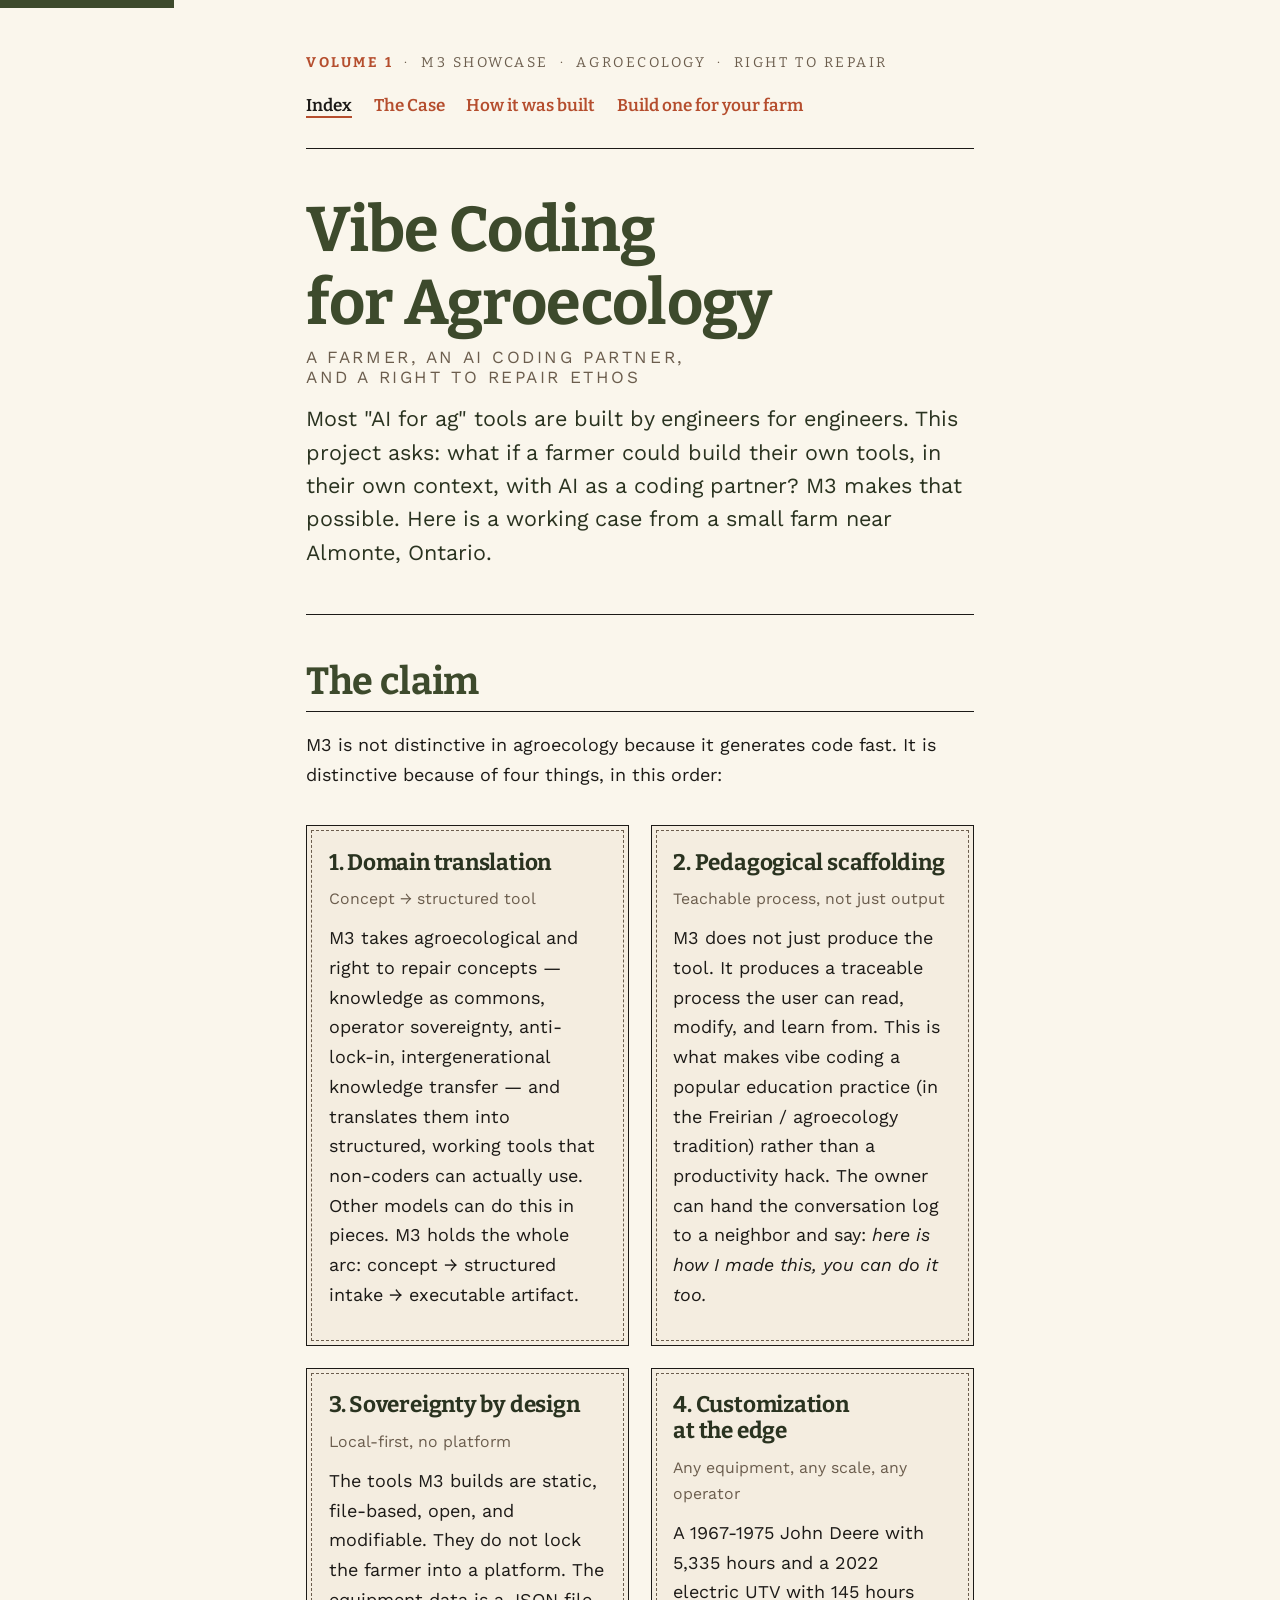
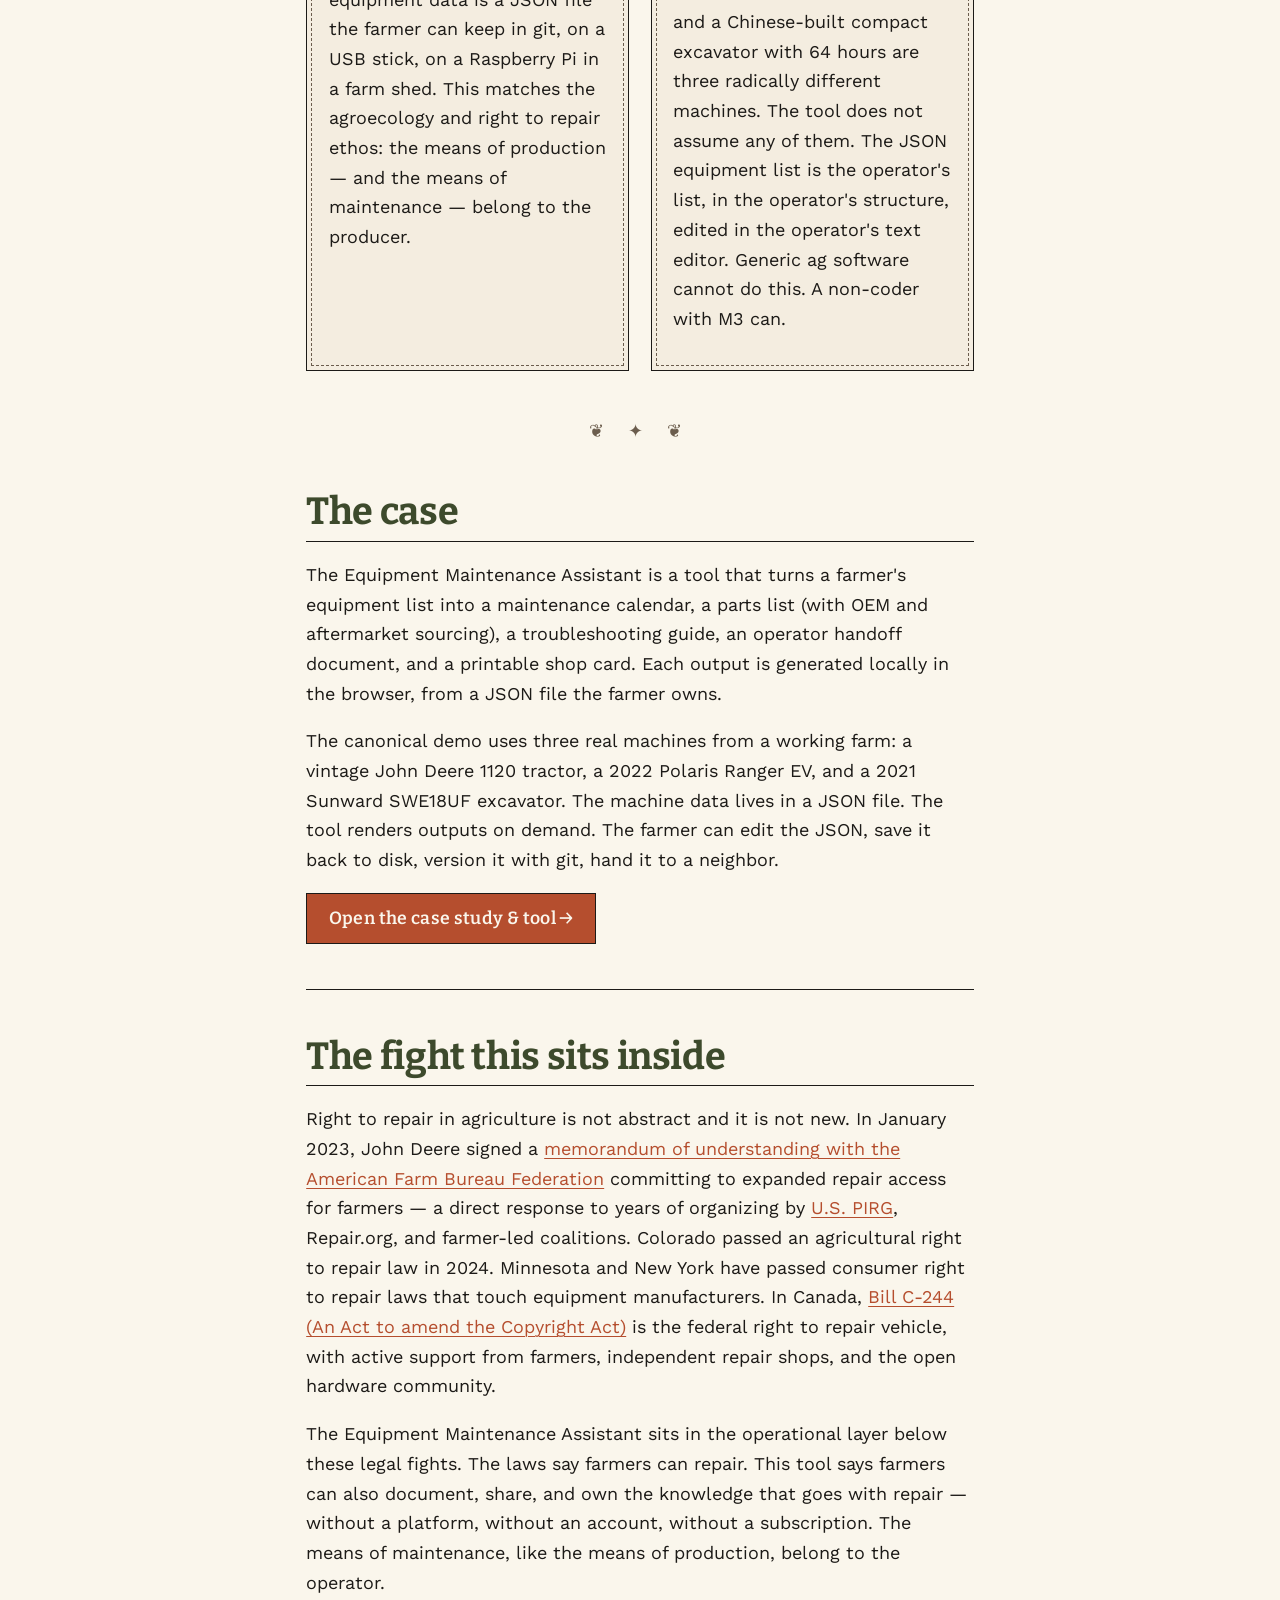
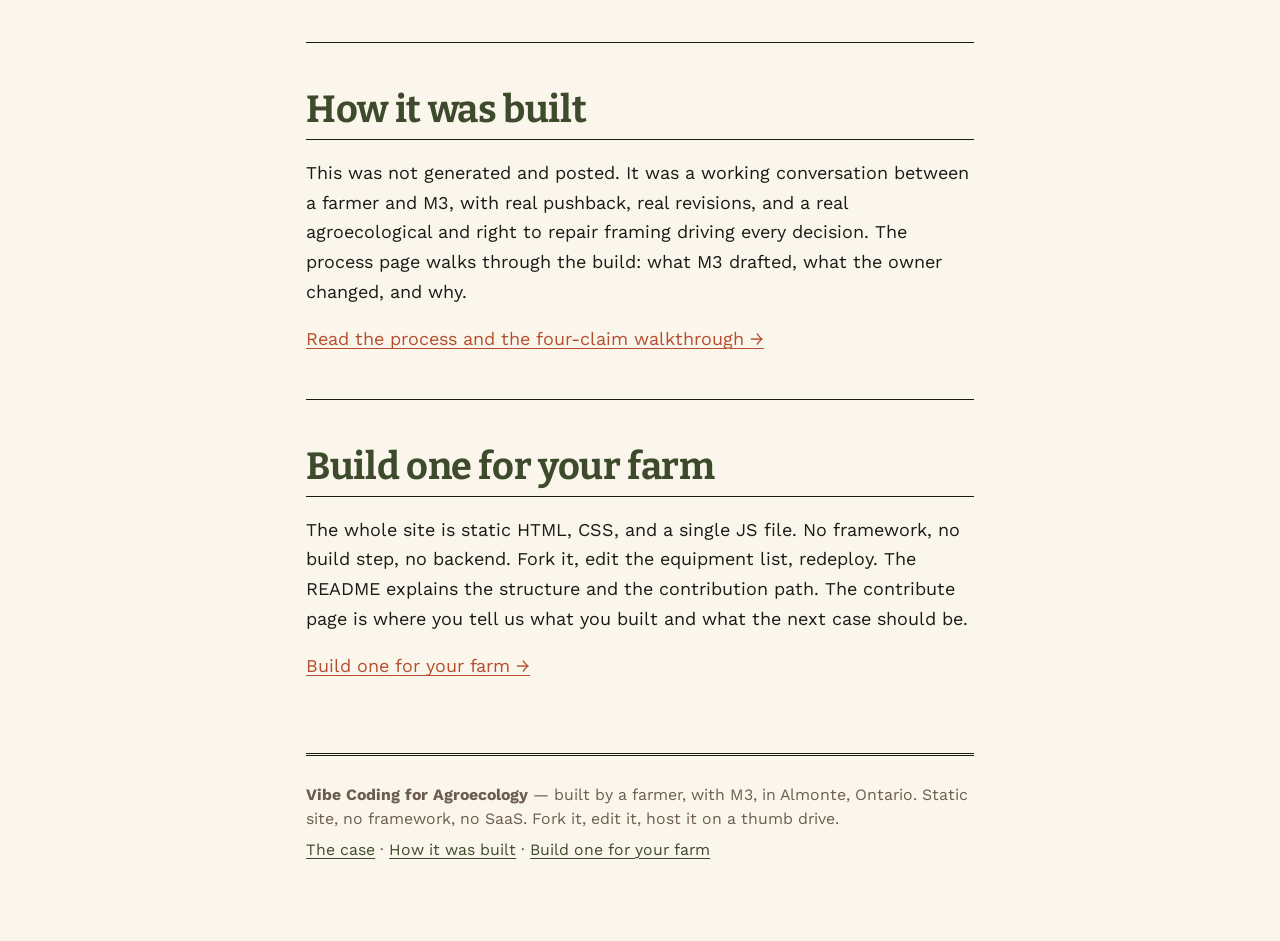
==== index.html @ 656c8513 "Initial build: Vibe Coding for Agroecology     A static site built with M3 for the M3 model showcase" ====
<!DOCTYPE html>
<html lang="en">
<head>
  <meta charset="UTF-8">
  <meta name="viewport" content="width=device-width, initial-scale=1.0">
  <title>Vibe Coding for Agroecology — Two Tools from a Working Farm</title>
  <meta name="description" content="A farmer, an AI coding partner, and a right to repair ethos. Tools built end-to-end with M3 for a small farm in Almonte, Ontario.">
  <link rel="preconnect" href="https://fonts.googleapis.com">
  <link rel="preconnect" href="https://fonts.gstatic.com" crossorigin>
  <link href="https://fonts.googleapis.com/css2?family=Bitter:ital,wght@0,400;0,600;0,700;1,400;1,600&family=Work+Sans:wght@400;500;600;700&family=IBM+Plex+Mono:wght@400;500&display=swap" rel="stylesheet">
  <link rel="stylesheet" href="style.css">
</head>
<body>
  <a class="skip-link" href="#main">Skip to content</a>

  <header>
    <div class="masthead">
      <span class="issue">Volume 1</span> &nbsp;·&nbsp; M3 Showcase &nbsp;·&nbsp; Agroecology &nbsp;·&nbsp; Right to Repair
    </div>
    <nav aria-label="Primary">
      <ul>
        <li><a href="index.html" aria-current="page">Index</a></li>
        <li><a href="case-maintenance.html">The Case</a></li>
        <li><a href="process.html">How it was built</a></li>
        <li><a href="contribute.html">Build one for your farm</a></li>
      </ul>
    </nav>
  </header>

  <main id="main">

    <section>
      <h1>Vibe Coding for Agroecology
        <span class="subhead">A farmer, an AI coding partner, and a right to repair ethos</span>
      </h1>

      <p class="lede">Most "AI for ag" tools are built by engineers for engineers. This project asks: what if a farmer could build their own tools, in their own context, with AI as a coding partner? M3 makes that possible. Here is a working case from a small farm near Almonte, Ontario.</p>
    </section>

    <hr>

    <section>
      <h2>The claim</h2>
      <p>M3 is not distinctive in agroecology because it generates code fast. It is distinctive because of four things, in this order:</p>

      <div class="grid-asym">
        <div class="card">
          <h3>1. Domain translation</h3>
          <p class="meta">Concept → structured tool</p>
          <p>M3 takes agroecological and right to repair concepts — knowledge as commons, operator sovereignty, anti-lock-in, intergenerational knowledge transfer — and translates them into structured, working tools that non-coders can actually use. Other models can do this in pieces. M3 holds the whole arc: concept → structured intake → executable artifact.</p>
        </div>

        <div class="card">
          <h3>2. Pedagogical scaffolding</h3>
          <p class="meta">Teachable process, not just output</p>
          <p>M3 does not just produce the tool. It produces a traceable process the user can read, modify, and learn from. This is what makes vibe coding a popular education practice (in the Freirian / agroecology tradition) rather than a productivity hack. The owner can hand the conversation log to a neighbor and say: <em>here is how I made this, you can do it too.</em></p>
        </div>

        <div class="card">
          <h3>3. Sovereignty by design</h3>
          <p class="meta">Local-first, no platform</p>
          <p>The tools M3 builds are static, file-based, open, and modifiable. They do not lock the farmer into a platform. The equipment data is a JSON file the farmer can keep in git, on a USB stick, on a Raspberry Pi in a farm shed. This matches the agroecology and right to repair ethos: the means of production — and the means of maintenance — belong to the producer.</p>
        </div>

        <div class="card">
          <h3>4. Customization at the edge</h3>
          <p class="meta">Any equipment, any scale, any operator</p>
          <p>A 1967-1975 John Deere with 5,335 hours and a 2022 electric UTV with 145 hours and a Chinese-built compact excavator with 64 hours are three radically different machines. The tool does not assume any of them. The JSON equipment list is the operator's list, in the operator's structure, edited in the operator's text editor. Generic ag software cannot do this. A non-coder with M3 can.</p>
        </div>
      </div>
    </section>

    <hr class="fancy">

    <section>
      <h2>The case</h2>
      <p>The Equipment Maintenance Assistant is a tool that turns a farmer's equipment list into a maintenance calendar, a parts list (with OEM and aftermarket sourcing), a troubleshooting guide, an operator handoff document, and a printable shop card. Each output is generated locally in the browser, from a JSON file the farmer owns.</p>
      <p>The canonical demo uses three real machines from a working farm: a vintage John Deere 1120 tractor, a 2022 Polaris Ranger EV, and a 2021 Sunward SWE18UF excavator. The machine data lives in a JSON file. The tool renders outputs on demand. The farmer can edit the JSON, save it back to disk, version it with git, hand it to a neighbor.</p>
      <p><a class="btn" href="case-maintenance.html">Open the case study &amp; tool →</a></p>
    </section>

    <hr>

    <section>
      <h2>The fight this sits inside</h2>
      <p>Right to repair in agriculture is not abstract and it is not new. In January 2023, John Deere signed a <a href="https://www.fb.org/news/john-deere-american-farm-bureau-sign-right-to-repair-mou">memorandum of understanding with the American Farm Bureau Federation</a> committing to expanded repair access for farmers — a direct response to years of organizing by <a href="https://pirg.org/campaigns/right-to-repair-for-all/">U.S. PIRG</a>, Repair.org, and farmer-led coalitions. Colorado passed an agricultural right to repair law in 2024. Minnesota and New York have passed consumer right to repair laws that touch equipment manufacturers. In Canada, <a href="https://www.parl.ca/legisinfo/en/bill/44-1/c-244">Bill C-244 (An Act to amend the Copyright Act)</a> is the federal right to repair vehicle, with active support from farmers, independent repair shops, and the open hardware community.</p>
      <p>The Equipment Maintenance Assistant sits in the operational layer below these legal fights. The laws say farmers can repair. This tool says farmers can also document, share, and own the knowledge that goes with repair — without a platform, without an account, without a subscription. The means of maintenance, like the means of production, belong to the operator.</p>
    </section>

    <hr>

    <section>
      <h2>How it was built</h2>
      <p>This was not generated and posted. It was a working conversation between a farmer and M3, with real pushback, real revisions, and a real agroecological and right to repair framing driving every decision. The process page walks through the build: what M3 drafted, what the owner changed, and why.</p>
      <p><a href="process.html">Read the process and the four-claim walkthrough →</a></p>
    </section>

    <hr>

    <section>
      <h2>Build one for your farm</h2>
      <p>The whole site is static HTML, CSS, and a single JS file. No framework, no build step, no backend. Fork it, edit the equipment list, redeploy. The README explains the structure and the contribution path. The contribute page is where you tell us what you built and what the next case should be.</p>
      <p><a href="contribute.html">Build one for your farm →</a></p>
    </section>

  </main>

  <footer>
    <p><strong>Vibe Coding for Agroecology</strong> — built by a farmer, with M3, in Almonte, Ontario. Static site, no framework, no SaaS. Fork it, edit it, host it on a thumb drive.</p>
    <p><a href="case-maintenance.html">The case</a> · <a href="process.html">How it was built</a> · <a href="contribute.html">Build one for your farm</a></p>
  </footer>
</body>
</html>
---- style.css ----
/* =============================================================
   Vibe Coding for Agroecology — zine-style system
   Whole Earth Catalog meets a small-press academic pamphlet.
   No frameworks. No dark mode. No gradients. Earth tones only.
   ============================================================= */

:root {
  /* Earth-tone palette */
  --color-terracotta: #b54e2e;
  --color-ochre:      #c9963a;
  --color-green:      #3d4a2c;
  --color-green-dark: #2a3320;
  --color-cream:      #f4ede0;
  --color-paper:      #faf6ec;
  --color-ink:        #1c1a17;
  --color-fade:       #6b5d4d;
  --color-warn:       #a8341f;

  /* Type */
  --font-display: 'Bitter', 'Iowan Old Style', Georgia, serif;
  --font-body:    'Work Sans', 'Helvetica Neue', sans-serif;
  --font-mono:    'IBM Plex Mono', 'Courier New', monospace;

  /* Layout */
  --margin:    clamp(1rem, 4vw, 3rem);
  --rule:      1.5px solid var(--color-ink);
  --rule-thin: 1px dotted var(--color-fade);
  --rule-thick: 3px double var(--color-ink);
  --maxw:      70ch;
  --maxw-wide: 95ch;
}

/* Reset */
*, *::before, *::after { box-sizing: border-box; }
* { margin: 0; padding: 0; }

/* Base */
html { font-size: 18px; -webkit-text-size-adjust: 100%; }
body {
  font-family: var(--font-body);
  background: var(--color-paper);
  color: var(--color-ink);
  line-height: 1.65;
  padding: var(--margin) var(--margin) 4rem;
  max-width: var(--maxw);
  margin: 0 auto;
}
body.wide { max-width: var(--maxw-wide); }

/* Headings */
h1, h2, h3, h4 {
  font-family: var(--font-display);
  font-weight: 700;
  line-height: 1.15;
  color: var(--color-green);
  letter-spacing: -0.01em;
  text-wrap: balance;
}
h1 {
  font-size: clamp(2.2rem, 5.5vw, 3.5rem);
  margin-bottom: 0.8rem;
}
h1 .subhead {
  display: block;
  font-family: var(--font-body);
  font-size: 0.95rem;
  font-weight: 400;
  color: var(--color-fade);
  text-transform: uppercase;
  letter-spacing: 0.15em;
  margin-top: 0.5rem;
}
h2 {
  font-size: clamp(1.5rem, 3.5vw, 2.1rem);
  margin: 2.5rem 0 1rem;
  padding-bottom: 0.4rem;
  border-bottom: var(--rule);
}
h3 {
  font-size: 1.25rem;
  margin: 1.6rem 0 0.6rem;
  color: var(--color-green-dark);
}
h4 {
  font-size: 1.05rem;
  margin: 1rem 0 0.4rem;
  color: var(--color-green-dark);
}

/* Body text */
p { margin-bottom: 1rem; }
.lede { font-size: 1.2rem; line-height: 1.55; color: var(--color-green-dark); }
.muted { color: var(--color-fade); }
small { font-size: 0.85rem; }

/* Links */
a {
  color: var(--color-terracotta);
  text-decoration: underline;
  text-decoration-thickness: 1px;
  text-underline-offset: 3px;
}
a:hover, a:focus { color: var(--color-warn); }
a:focus-visible {
  outline: 2px solid var(--color-ochre);
  outline-offset: 2px;
}

/* Lists */
ul, ol { margin: 0 0 1.2rem 1.4rem; }
li { margin-bottom: 0.35rem; }
li::marker { color: var(--color-fade); }

/* Rules */
hr {
  border: none;
  border-top: var(--rule);
  margin: 2.5rem 0;
}
hr.thick { border-top: var(--rule-thick); }
hr.fancy {
  border: none;
  text-align: center;
  margin: 2.5rem 0;
  color: var(--color-fade);
}
hr.fancy::before {
  content: "❦   ✦   ❦";
  letter-spacing: 0.5em;
  font-size: 1rem;
}

/* Header / nav */
header {
  border-bottom: var(--rule);
  padding-bottom: 1.2rem;
  margin-bottom: 2.5rem;
}
.masthead {
  font-family: var(--font-display);
  font-size: 0.78rem;
  text-transform: uppercase;
  letter-spacing: 0.18em;
  color: var(--color-fade);
  margin-bottom: 0.4rem;
}
.masthead .issue {
  color: var(--color-terracotta);
  font-weight: 700;
}
nav ul {
  list-style: none;
  margin: 1rem 0 0;
  padding: 0;
  display: flex;
  flex-wrap: wrap;
  gap: 1rem 1.2rem;
  font-family: var(--font-display);
  font-size: 0.95rem;
}
nav a { text-decoration: none; font-weight: 600; }
nav a[aria-current="page"] { color: var(--color-ink); border-bottom: 2px solid var(--color-terracotta); }
nav a:hover, nav a:focus { text-decoration: underline; }

/* Pull quote / claim */
.claim {
  font-family: var(--font-display);
  font-size: 1.25rem;
  line-height: 1.4;
  border-left: 4px solid var(--color-terracotta);
  padding: 0.6rem 0 0.6rem 1.2rem;
  margin: 1.8rem 0;
  color: var(--color-green-dark);
  font-style: italic;
}
.claim strong { color: var(--color-terracotta); font-style: normal; }

/* Asymmetric grid for cards */
.grid-asym {
  display: grid;
  grid-template-columns: repeat(auto-fit, minmax(260px, 1fr));
  gap: 1.2rem;
  margin: 2rem 0;
}
.card {
  background: var(--color-cream);
  border: var(--rule);
  padding: 1.1rem 1.2rem 1rem;
  position: relative;
}
.card::before {
  content: "";
  position: absolute;
  top: 4px; left: 4px; right: 4px; bottom: 4px;
  border: 1px dashed var(--color-fade);
  pointer-events: none;
}
.card h3 { margin-top: 0.2rem; }
.card .meta { color: var(--color-fade); font-size: 0.88rem; margin-bottom: 0.6rem; }

/* Tables */
table {
  width: 100%;
  border-collapse: collapse;
  margin: 1.2rem 0;
  font-size: 0.92rem;
}
th, td {
  text-align: left;
  padding: 0.5rem 0.6rem;
  border-bottom: var(--rule-thin);
  vertical-align: top;
}
th {
  font-family: var(--font-display);
  background: var(--color-cream);
  border-bottom: var(--rule);
  font-weight: 700;
}
tbody tr:hover { background: rgba(197, 150, 58, 0.08); }

/* Forms */
label {
  display: block;
  font-family: var(--font-display);
  font-size: 0.95rem;
  font-weight: 600;
  margin: 0.4rem 0 0.3rem;
  color: var(--color-green-dark);
}
.hint { font-size: 0.85rem; color: var(--color-fade); margin: 0.1rem 0 0.6rem; font-style: italic; }

textarea, input[type="text"], input[type="number"], select {
  font-family: var(--font-mono);
  font-size: 0.88rem;
  background: var(--color-cream);
  color: var(--color-ink);
  border: var(--rule);
  padding: 0.6rem 0.7rem;
  width: 100%;
  border-radius: 0;
}
textarea { min-height: 280px; resize: vertical; line-height: 1.45; }
input[type="text"], input[type="number"] { max-width: 18rem; }
select { max-width: 18rem; }

button, .btn {
  font-family: var(--font-display);
  font-size: 0.98rem;
  font-weight: 600;
  background: var(--color-terracotta);
  color: var(--color-paper);
  border: var(--rule);
  padding: 0.55rem 1.2rem;
  cursor: pointer;
  text-decoration: none;
  display: inline-block;
  letter-spacing: 0.02em;
  border-radius: 0;
}
button:hover, .btn:hover { background: var(--color-warn); }
button:focus-visible, .btn:focus-visible {
  outline: 2px solid var(--color-ochre);
  outline-offset: 2px;
}
button.ghost, .btn.ghost {
  background: var(--color-cream);
  color: var(--color-ink);
}
button.ghost:hover { background: var(--color-ochre); color: var(--color-paper); }

.toolbar { display: flex; flex-wrap: wrap; gap: 0.6rem; margin: 0.8rem 0 1.2rem; }

/* Outputs */
.output {
  border: var(--rule);
  padding: 1.1rem 1.2rem 1rem;
  margin: 1.5rem 0;
  background: var(--color-paper);
}
.output h3 {
  margin: 0 0 0.7rem;
  padding-bottom: 0.4rem;
  border-bottom: var(--rule-thin);
  display: flex;
  justify-content: space-between;
  align-items: baseline;
  gap: 1rem;
  flex-wrap: wrap;
}
.output h3 .actions { font-size: 0.85rem; font-weight: 400; }
.output h3 .actions a { text-decoration: none; }

/* DIY flag */
.diy-yes { color: var(--color-green); font-weight: 600; }
.diy-no  { color: var(--color-warn); font-weight: 600; }
.diy-maybe { color: var(--color-ochre); font-weight: 600; }

/* Machine header */
.machine-header {
  display: flex;
  flex-wrap: wrap;
  justify-content: space-between;
  align-items: baseline;
  gap: 0.5rem 1.2rem;
  margin-bottom: 0.5rem;
  border-bottom: var(--rule-thin);
  padding-bottom: 0.4rem;
}
.machine-header .id {
  font-family: var(--font-mono);
  font-size: 0.85rem;
  color: var(--color-fade);
}
.machine-header h4 { margin: 0; color: var(--color-green); }

/* Print-friendly card (laminated shop card) */
.shop-card {
  background: white;
  color: black;
  border: 2px solid black;
  padding: 0.6rem 0.7rem;
  font-size: 0.8rem;
  line-height: 1.35;
  margin: 1rem 0;
}
.shop-card h5 {
  font-family: var(--font-display);
  font-size: 1rem;
  margin-bottom: 0.3rem;
  border-bottom: 1.5px solid black;
  padding-bottom: 0.2rem;
}
.shop-card dl { display: grid; grid-template-columns: 1fr 2fr; gap: 0.15rem 0.5rem; }
.shop-card dt { font-weight: 700; }
.shop-card .specs-block { margin-top: 0.5rem; border-top: 1px dashed black; padding-top: 0.4rem; }

/* Process page annotations */
.annotation {
  border-left: 3px solid var(--color-ochre);
  padding: 0.4rem 0 0.4rem 0.9rem;
  margin: 0.8rem 0 1rem;
  color: var(--color-fade);
  font-size: 0.95rem;
  background: rgba(201, 150, 58, 0.07);
}
.annotation strong { color: var(--color-green-dark); }
.diff {
  display: grid;
  grid-template-columns: 1fr 1fr;
  gap: 1rem;
  margin: 1rem 0;
}
.diff > div {
  border: var(--rule);
  padding: 0.7rem 0.8rem;
  font-size: 0.92rem;
}
.diff .before { background: #f6e6e1; }
.diff .after  { background: #e6efe1; }
.diff h5 {
  font-family: var(--font-display);
  font-size: 0.85rem;
  text-transform: uppercase;
  letter-spacing: 0.1em;
  margin-bottom: 0.5rem;
}
.diff .before h5 { color: var(--color-warn); }
.diff .after h5  { color: var(--color-green); }

@media (max-width: 700px) {
  .diff { grid-template-columns: 1fr; }
}

/* Footer */
footer {
  margin-top: 4rem;
  padding-top: 1.5rem;
  border-top: var(--rule-thick);
  font-size: 0.88rem;
  color: var(--color-fade);
  line-height: 1.5;
}
footer p { margin-bottom: 0.4rem; }
footer a { color: var(--color-green); }

/* Utility */
.no-print {}
.print-only { display: none; }

/* Print styles for laminated shop cards */
@media print {
  body { background: white; color: black; padding: 0.5cm; max-width: 100%; font-size: 11pt; }
  header, nav, footer, .no-print, .toolbar, .intake, .case-intro, .case-claims { display: none !important; }
  .output, .shop-card { border: 1.5px solid black; page-break-inside: avoid; background: white; color: black; }
  .shop-card { page-break-after: always; }
  h1, h2, h3, h4 { color: black; }
}

/* Mobile tweaks */
@media (max-width: 600px) {
  html { font-size: 17px; }
  nav ul { gap: 0.5rem 0.8rem; font-size: 0.9rem; }
  .grid-asym { grid-template-columns: 1fr; }
  .machine-header { font-size: 0.95rem; }
}

/* Skip link for keyboard users */
.skip-link {
  position: absolute;
  top: -40px;
  left: 0;
  background: var(--color-green);
  color: var(--color-paper);
  padding: 0.5rem 1rem;
  z-index: 100;
  text-decoration: none;
}
.skip-link:focus { top: 0; }
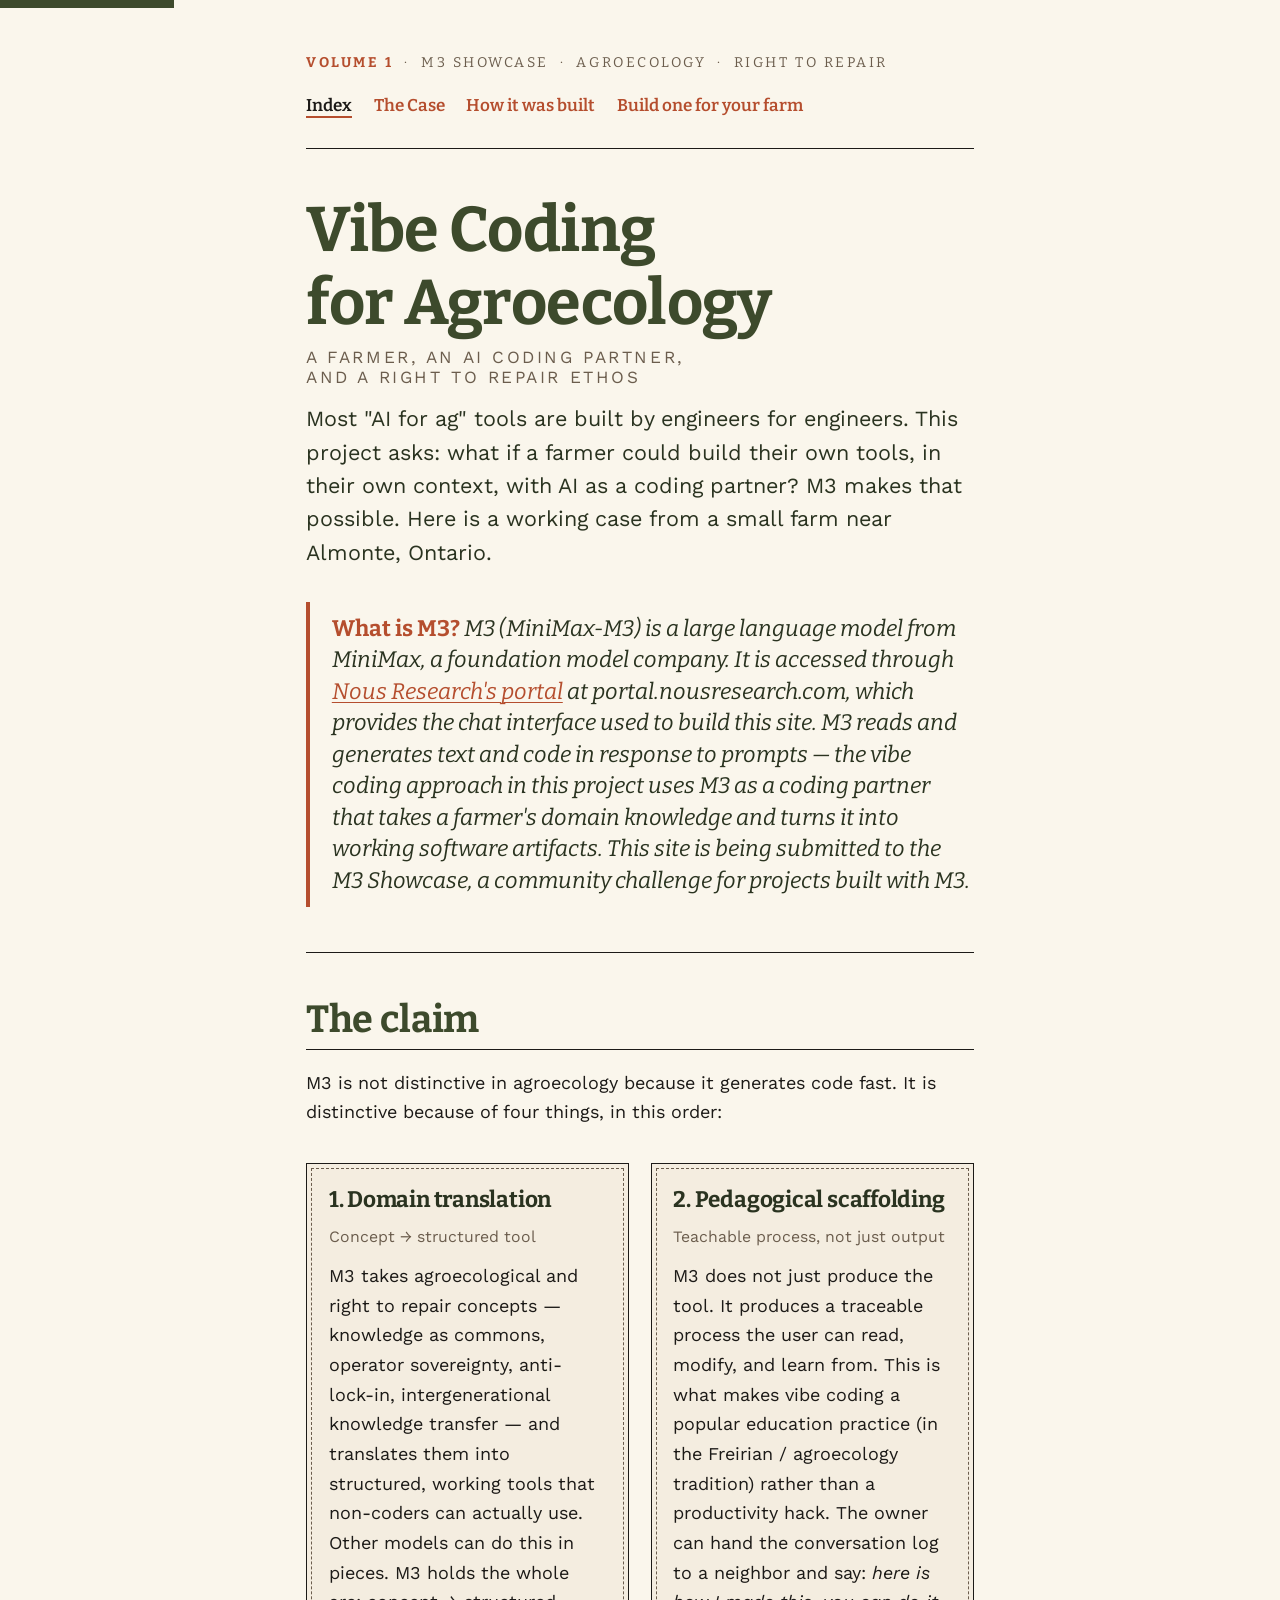
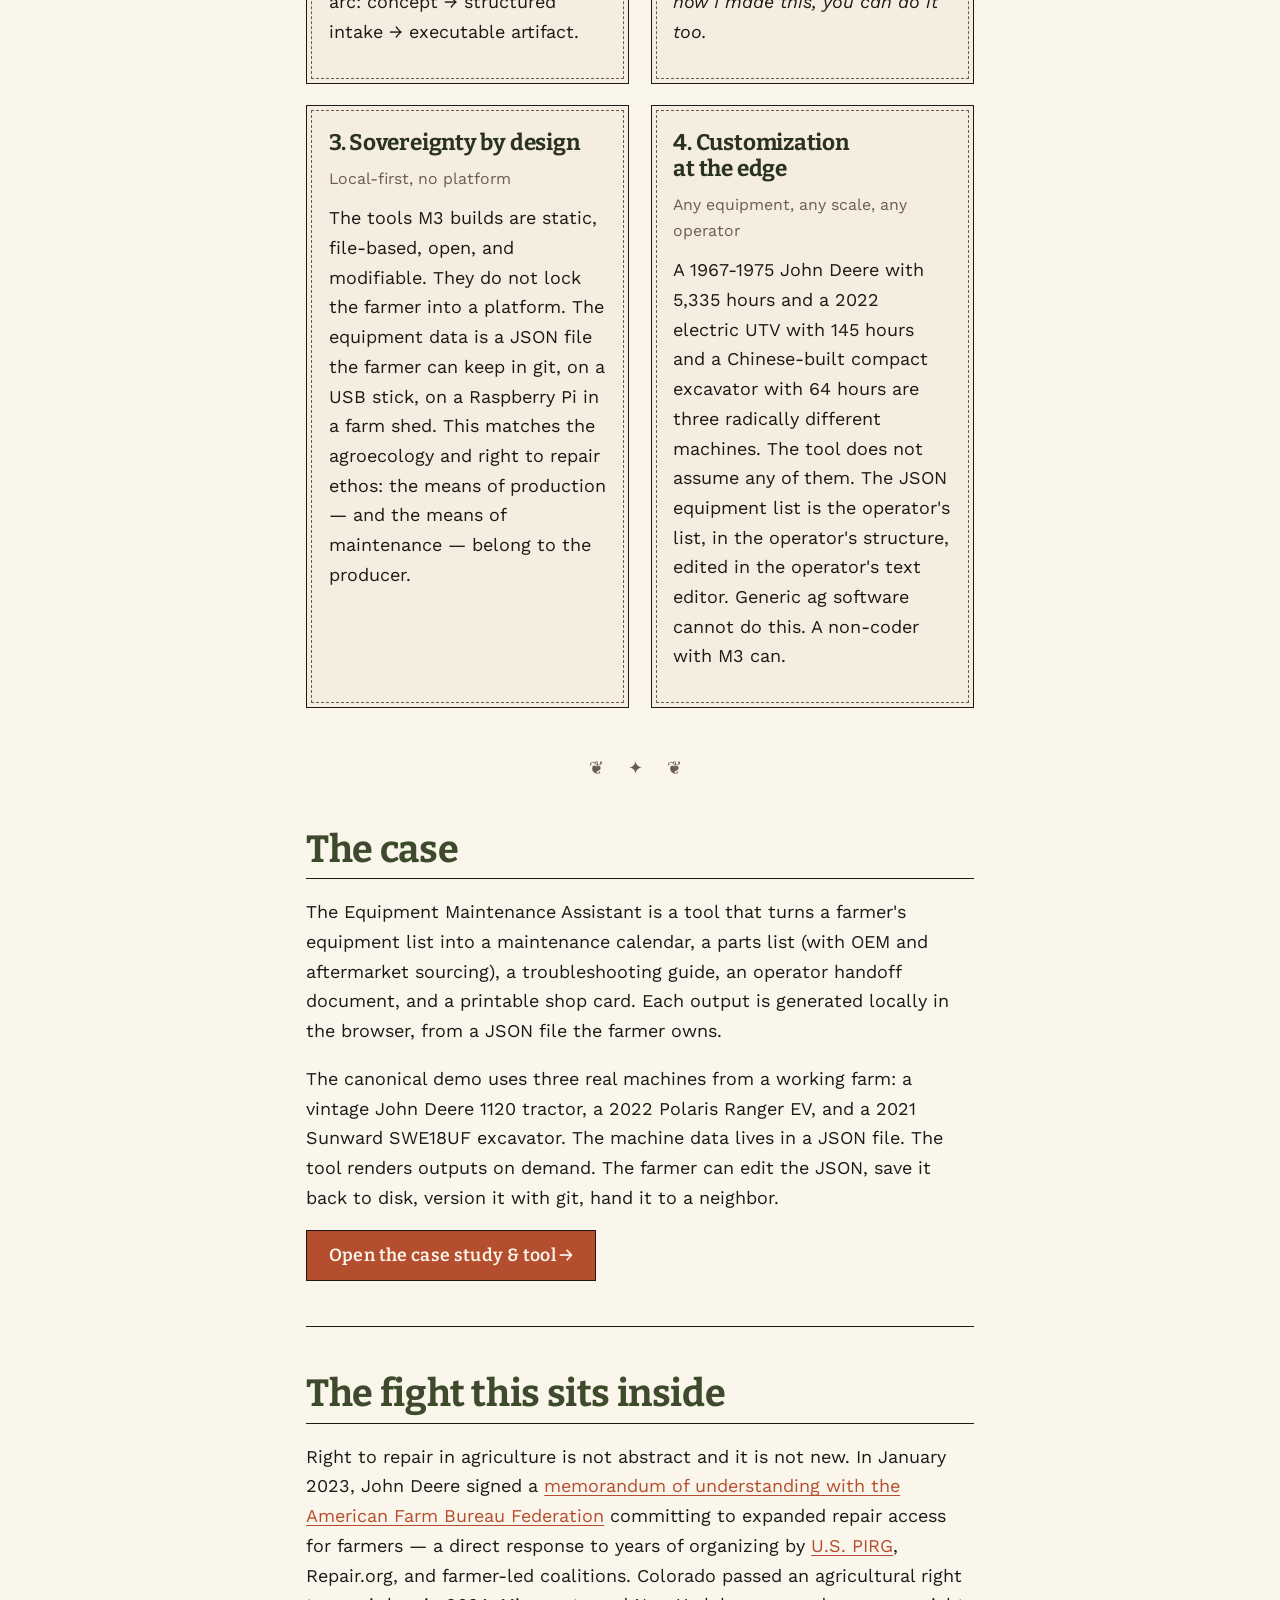
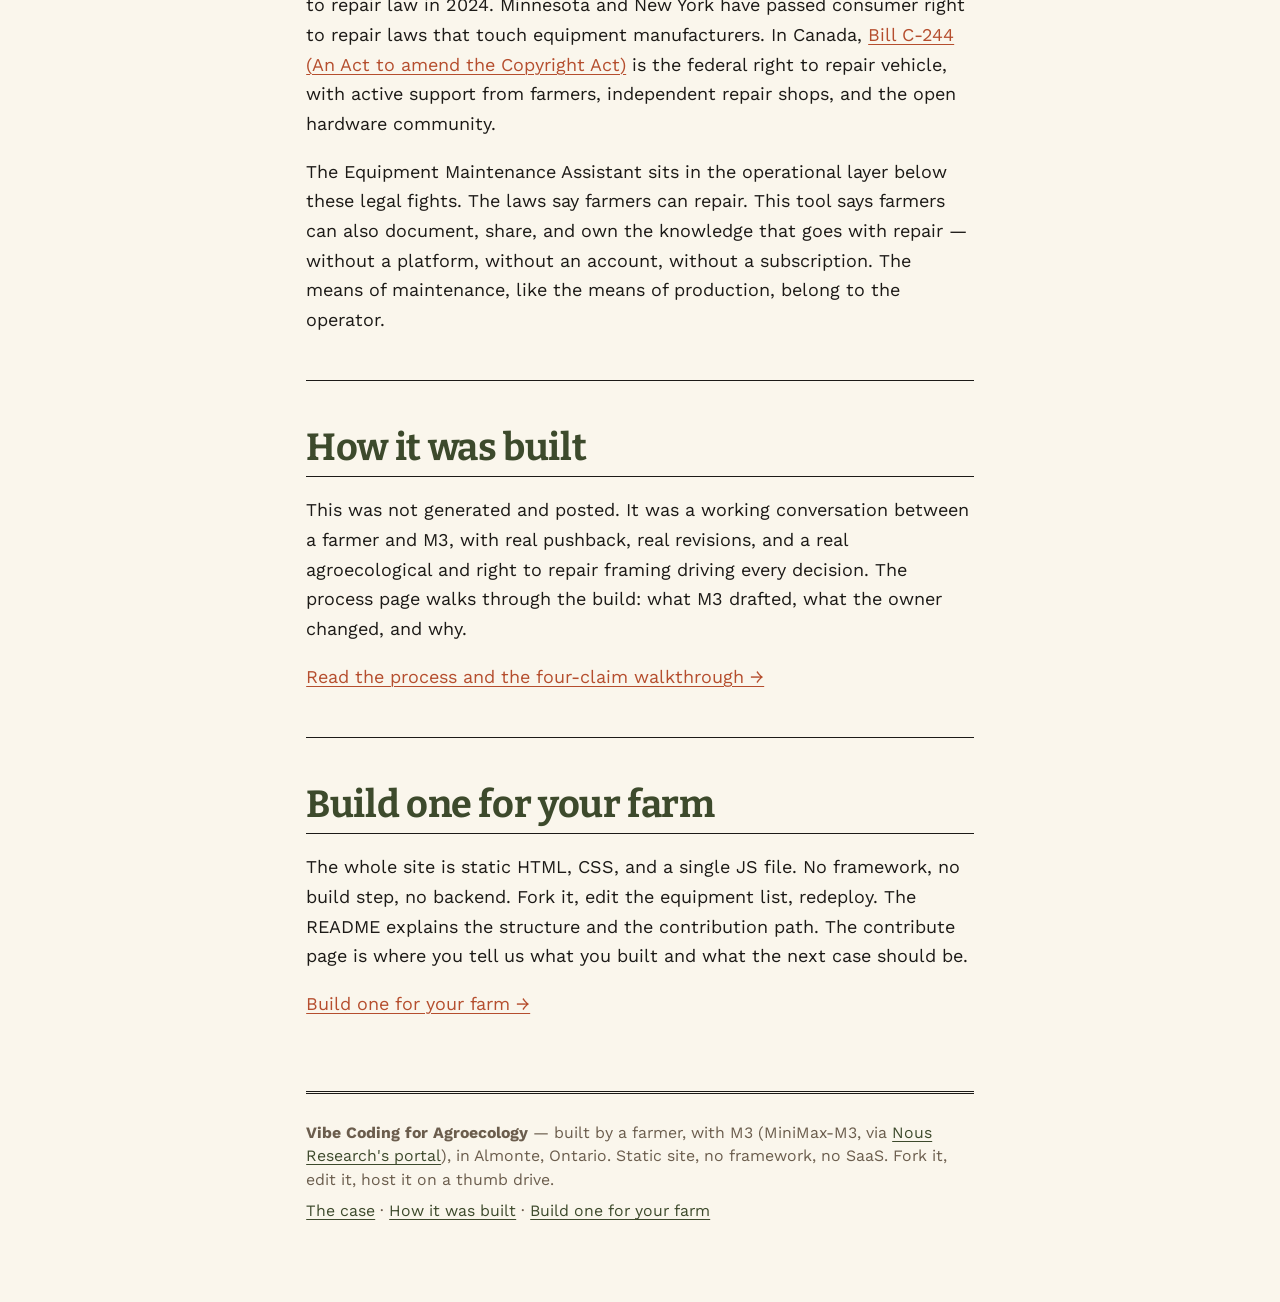
==== commit 027b02f2: "Define M3 for new visitors: add 'What is M3?' callouts and footers     Random visitors landing on th" ====
--- a/index.html
+++ b/index.html
@@ -35,6 +35,10 @@
       </h1>
 
       <p class="lede">Most "AI for ag" tools are built by engineers for engineers. This project asks: what if a farmer could build their own tools, in their own context, with AI as a coding partner? M3 makes that possible. Here is a working case from a small farm near Almonte, Ontario.</p>
+
+      <div class="claim">
+        <strong>What is M3?</strong> M3 (MiniMax-M3) is a large language model from MiniMax, a foundation model company. It is accessed through <a href="https://portal.nousresearch.com">Nous Research's portal</a> at portal.nousresearch.com, which provides the chat interface used to build this site. M3 reads and generates text and code in response to prompts — the <em>vibe coding</em> approach in this project uses M3 as a coding partner that takes a farmer's domain knowledge and turns it into working software artifacts. This site is being submitted to the M3 Showcase, a community challenge for projects built with M3.
+      </div>
     </section>
 
     <hr>
@@ -106,7 +110,7 @@
   </main>
 
   <footer>
-    <p><strong>Vibe Coding for Agroecology</strong> — built by a farmer, with M3, in Almonte, Ontario. Static site, no framework, no SaaS. Fork it, edit it, host it on a thumb drive.</p>
+    <p><strong>Vibe Coding for Agroecology</strong> — built by a farmer, with M3 (MiniMax-M3, via <a href="https://portal.nousresearch.com">Nous Research's portal</a>), in Almonte, Ontario. Static site, no framework, no SaaS. Fork it, edit it, host it on a thumb drive.</p>
     <p><a href="case-maintenance.html">The case</a> · <a href="process.html">How it was built</a> · <a href="contribute.html">Build one for your farm</a></p>
   </footer>
 </body>
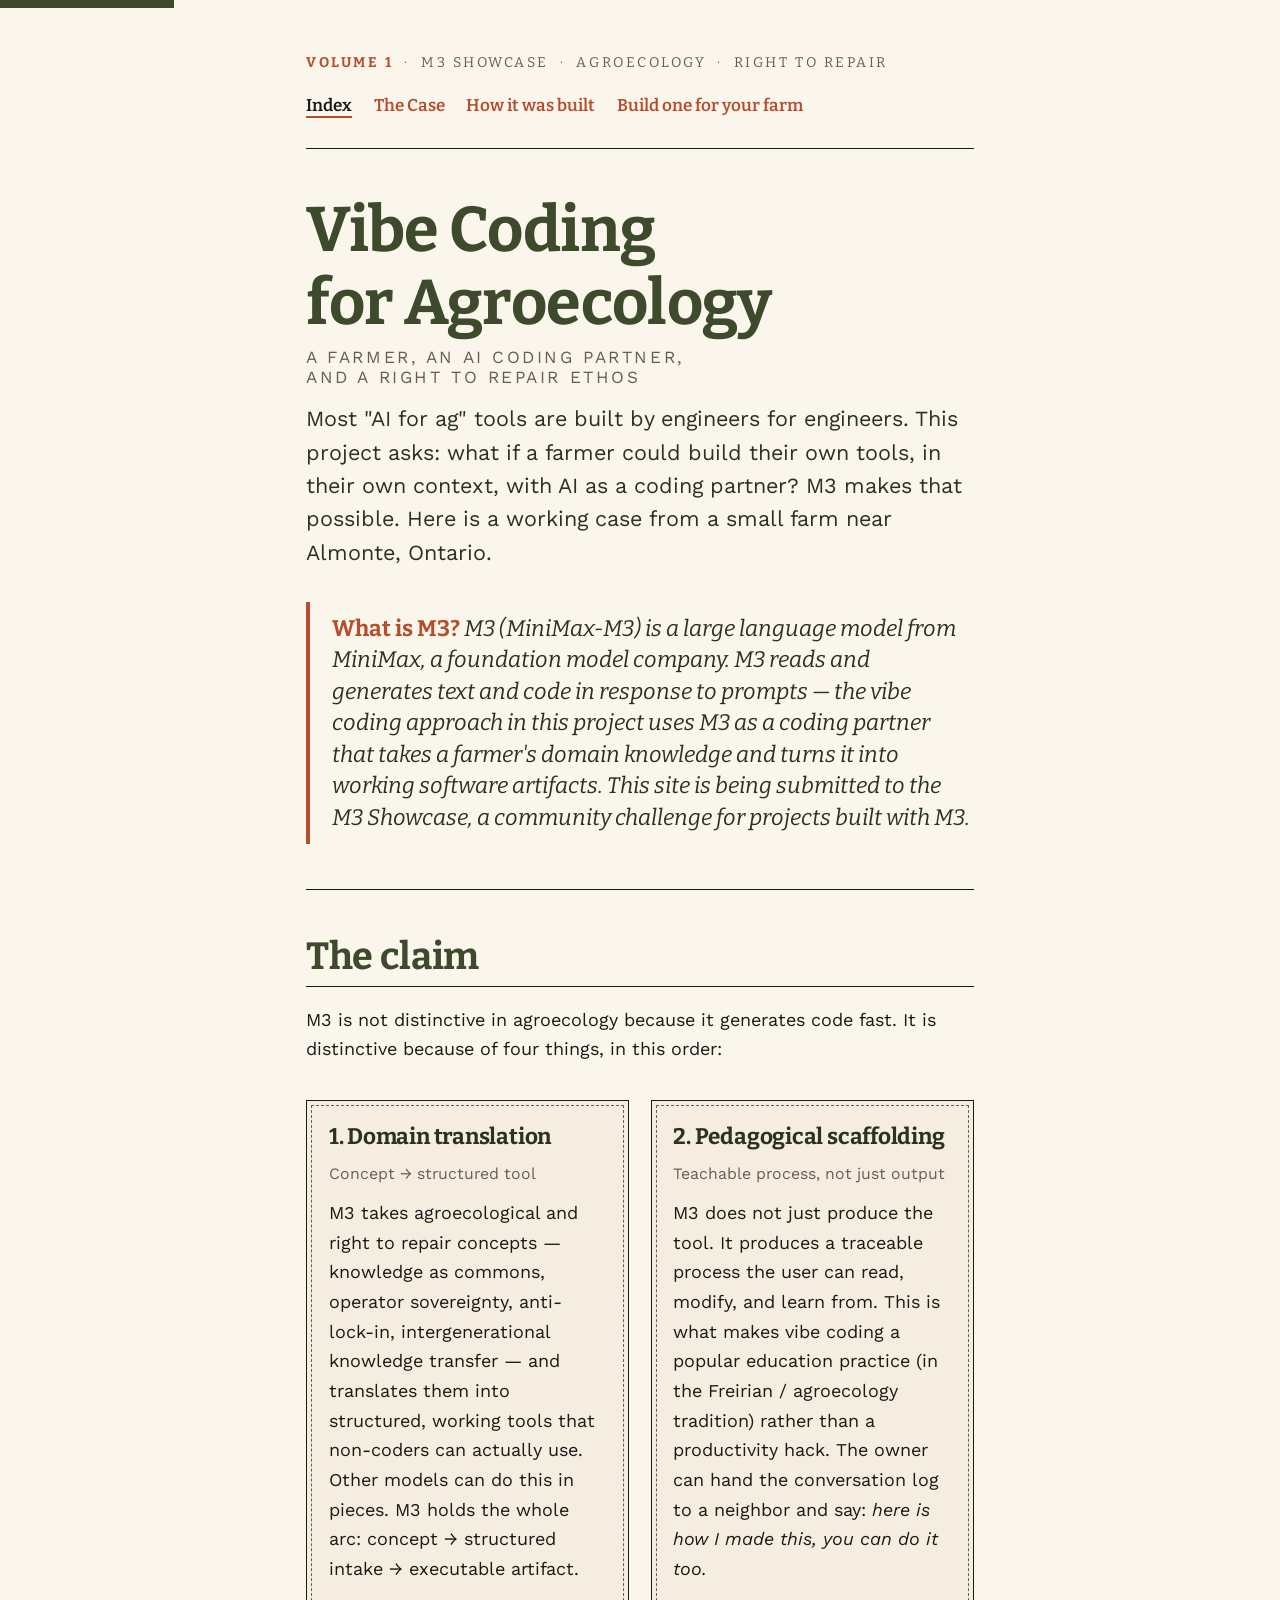
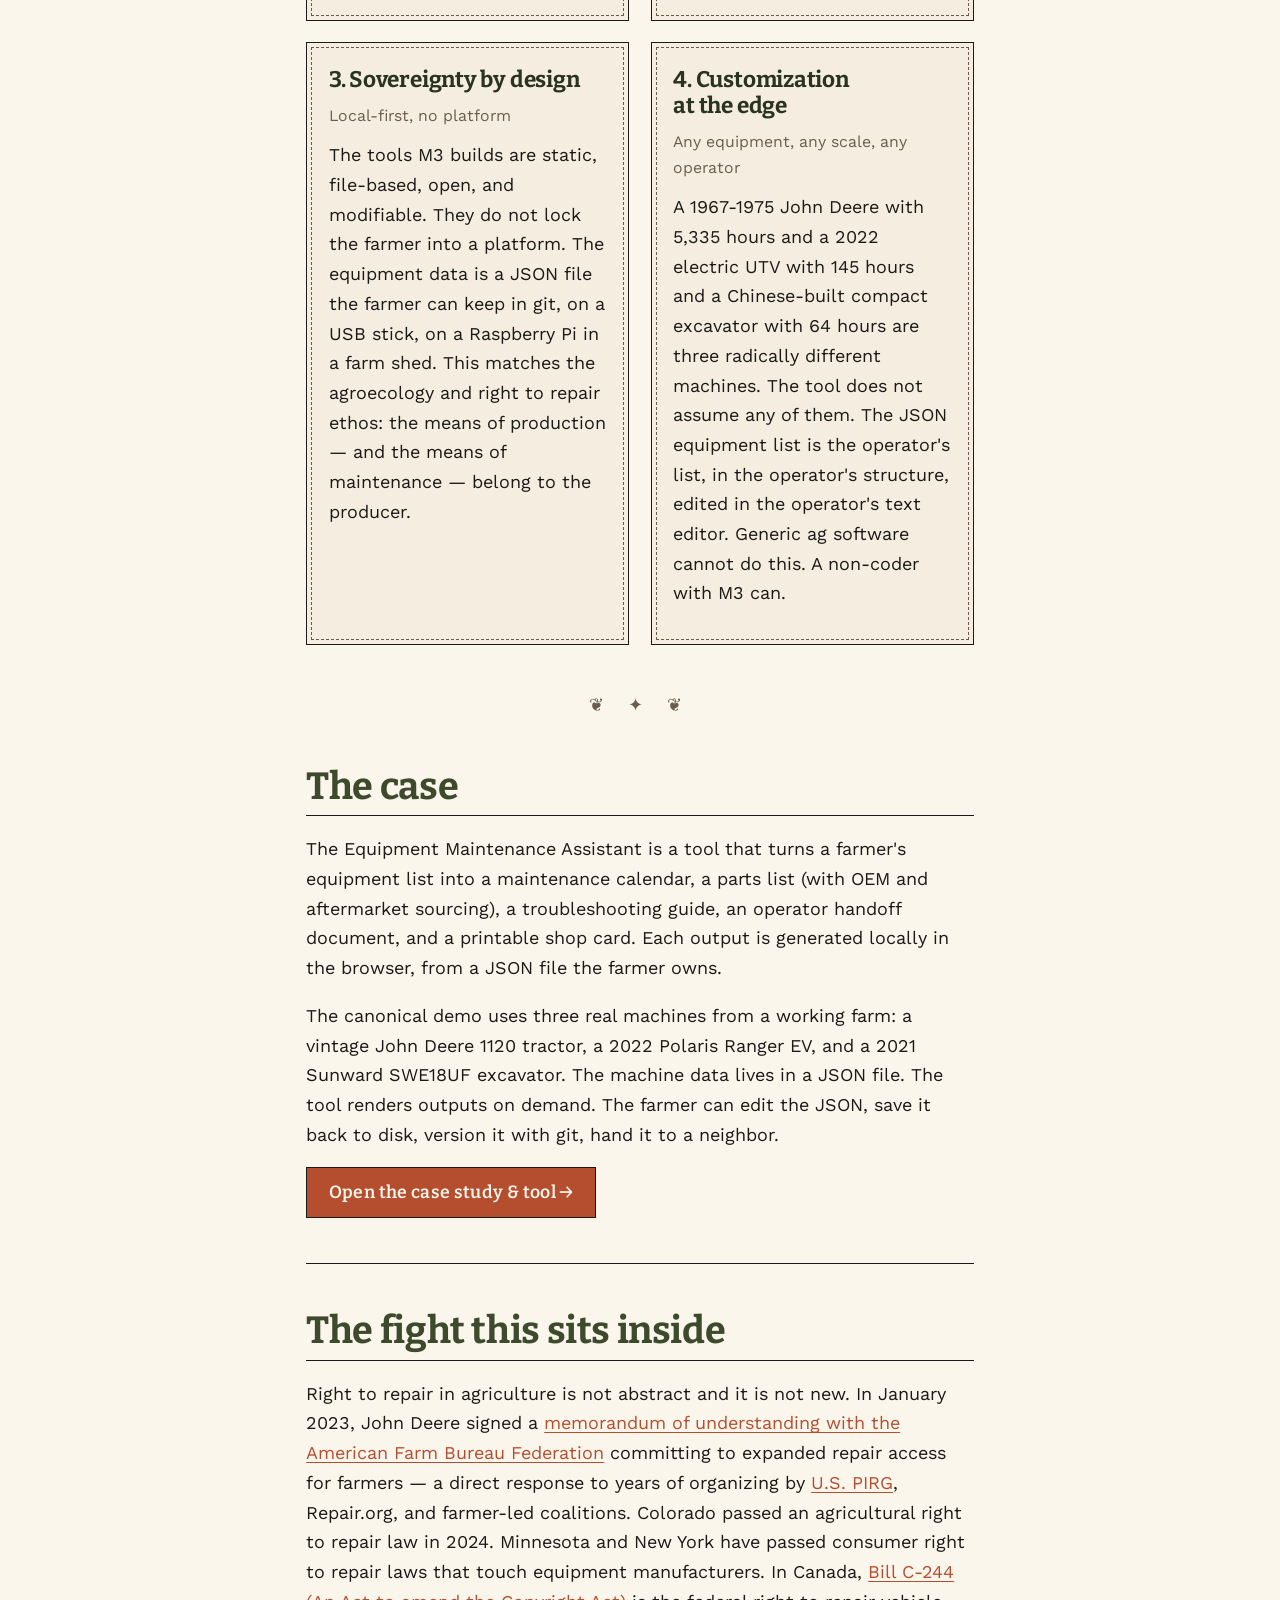
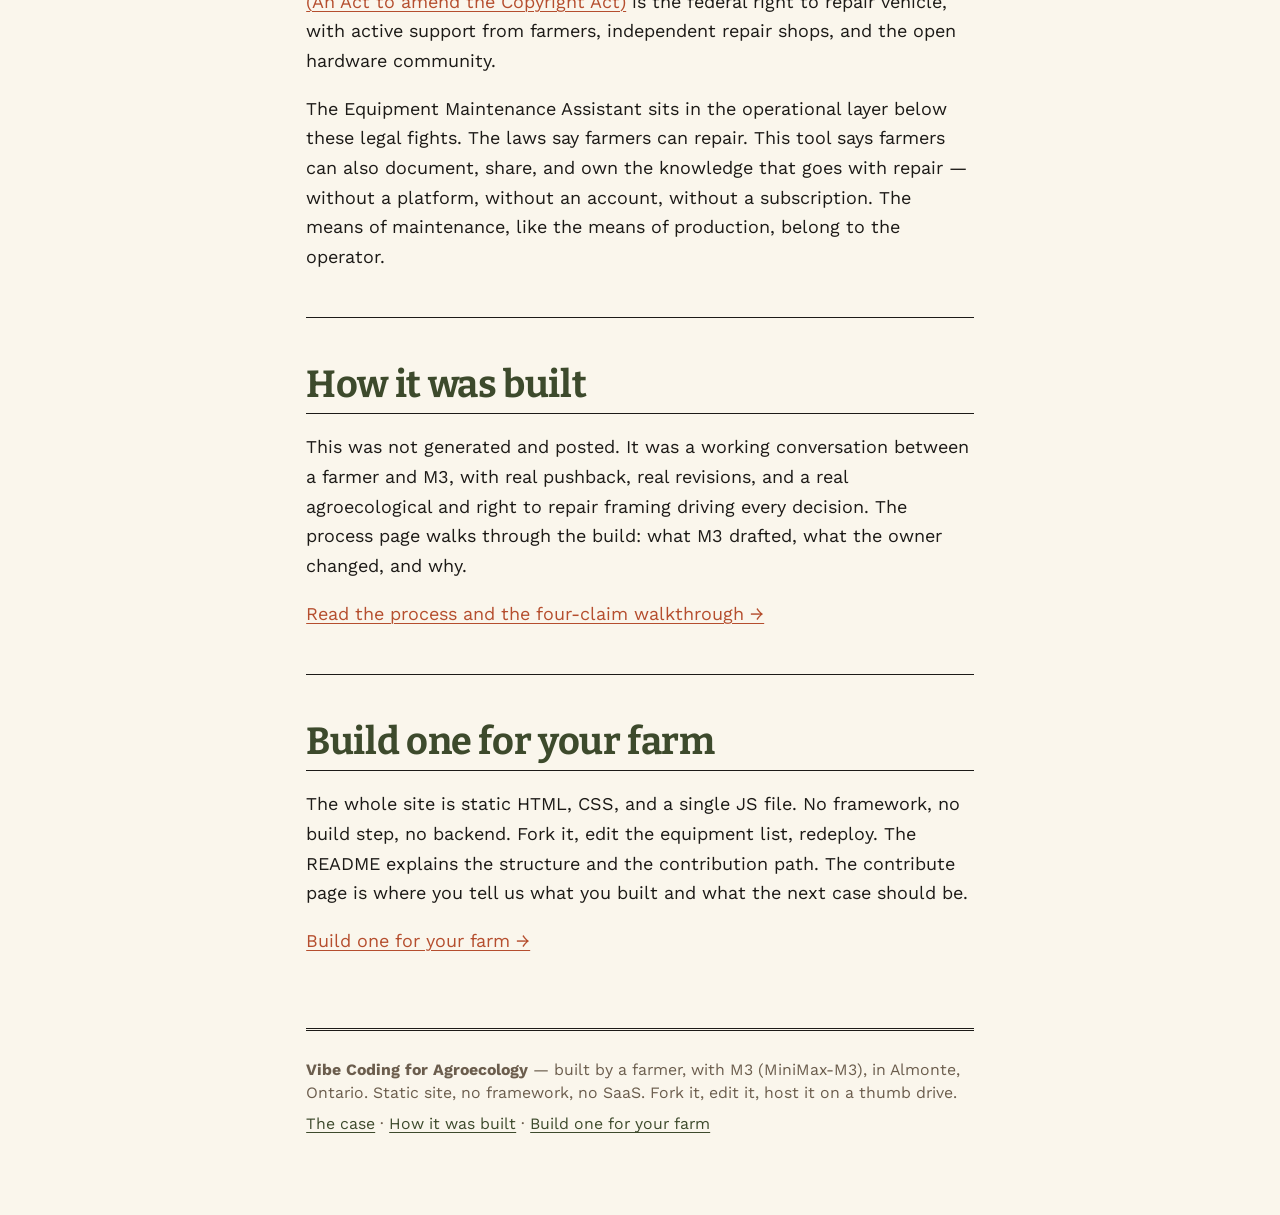
==== commit 6e1b38cf: "Strip Nous Research / portal attribution from M3 references     M3 is the model, MiniMax is the make" ====
--- a/index.html
+++ b/index.html
@@ -37,7 +37,7 @@
       <p class="lede">Most "AI for ag" tools are built by engineers for engineers. This project asks: what if a farmer could build their own tools, in their own context, with AI as a coding partner? M3 makes that possible. Here is a working case from a small farm near Almonte, Ontario.</p>
 
       <div class="claim">
-        <strong>What is M3?</strong> M3 (MiniMax-M3) is a large language model from MiniMax, a foundation model company. It is accessed through <a href="https://portal.nousresearch.com">Nous Research's portal</a> at portal.nousresearch.com, which provides the chat interface used to build this site. M3 reads and generates text and code in response to prompts — the <em>vibe coding</em> approach in this project uses M3 as a coding partner that takes a farmer's domain knowledge and turns it into working software artifacts. This site is being submitted to the M3 Showcase, a community challenge for projects built with M3.
+        <strong>What is M3?</strong> M3 (MiniMax-M3) is a large language model from MiniMax, a foundation model company. M3 reads and generates text and code in response to prompts — the <em>vibe coding</em> approach in this project uses M3 as a coding partner that takes a farmer's domain knowledge and turns it into working software artifacts. This site is being submitted to the M3 Showcase, a community challenge for projects built with M3.
       </div>
     </section>
 
@@ -110,7 +110,7 @@
   </main>
 
   <footer>
-    <p><strong>Vibe Coding for Agroecology</strong> — built by a farmer, with M3 (MiniMax-M3, via <a href="https://portal.nousresearch.com">Nous Research's portal</a>), in Almonte, Ontario. Static site, no framework, no SaaS. Fork it, edit it, host it on a thumb drive.</p>
+    <p><strong>Vibe Coding for Agroecology</strong> — built by a farmer, with M3 (MiniMax-M3), in Almonte, Ontario. Static site, no framework, no SaaS. Fork it, edit it, host it on a thumb drive.</p>
     <p><a href="case-maintenance.html">The case</a> · <a href="process.html">How it was built</a> · <a href="contribute.html">Build one for your farm</a></p>
   </footer>
 </body>
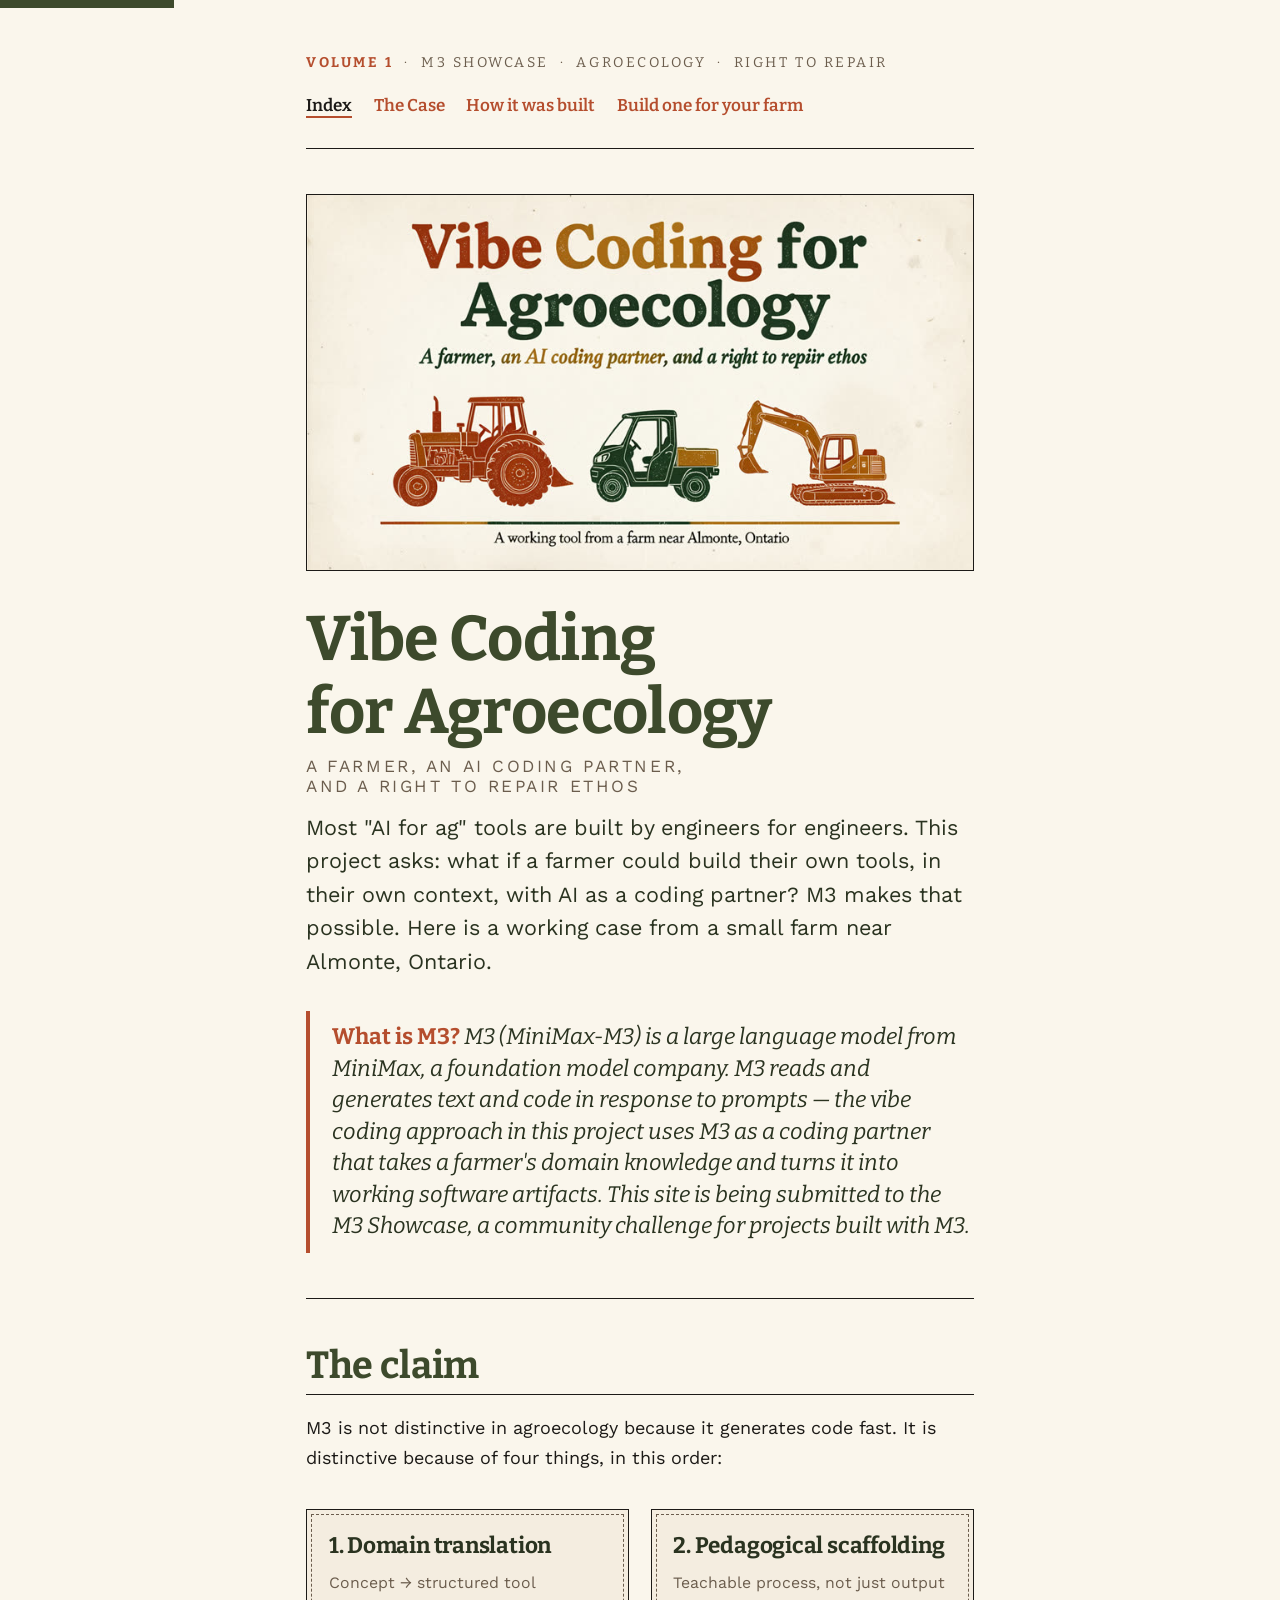
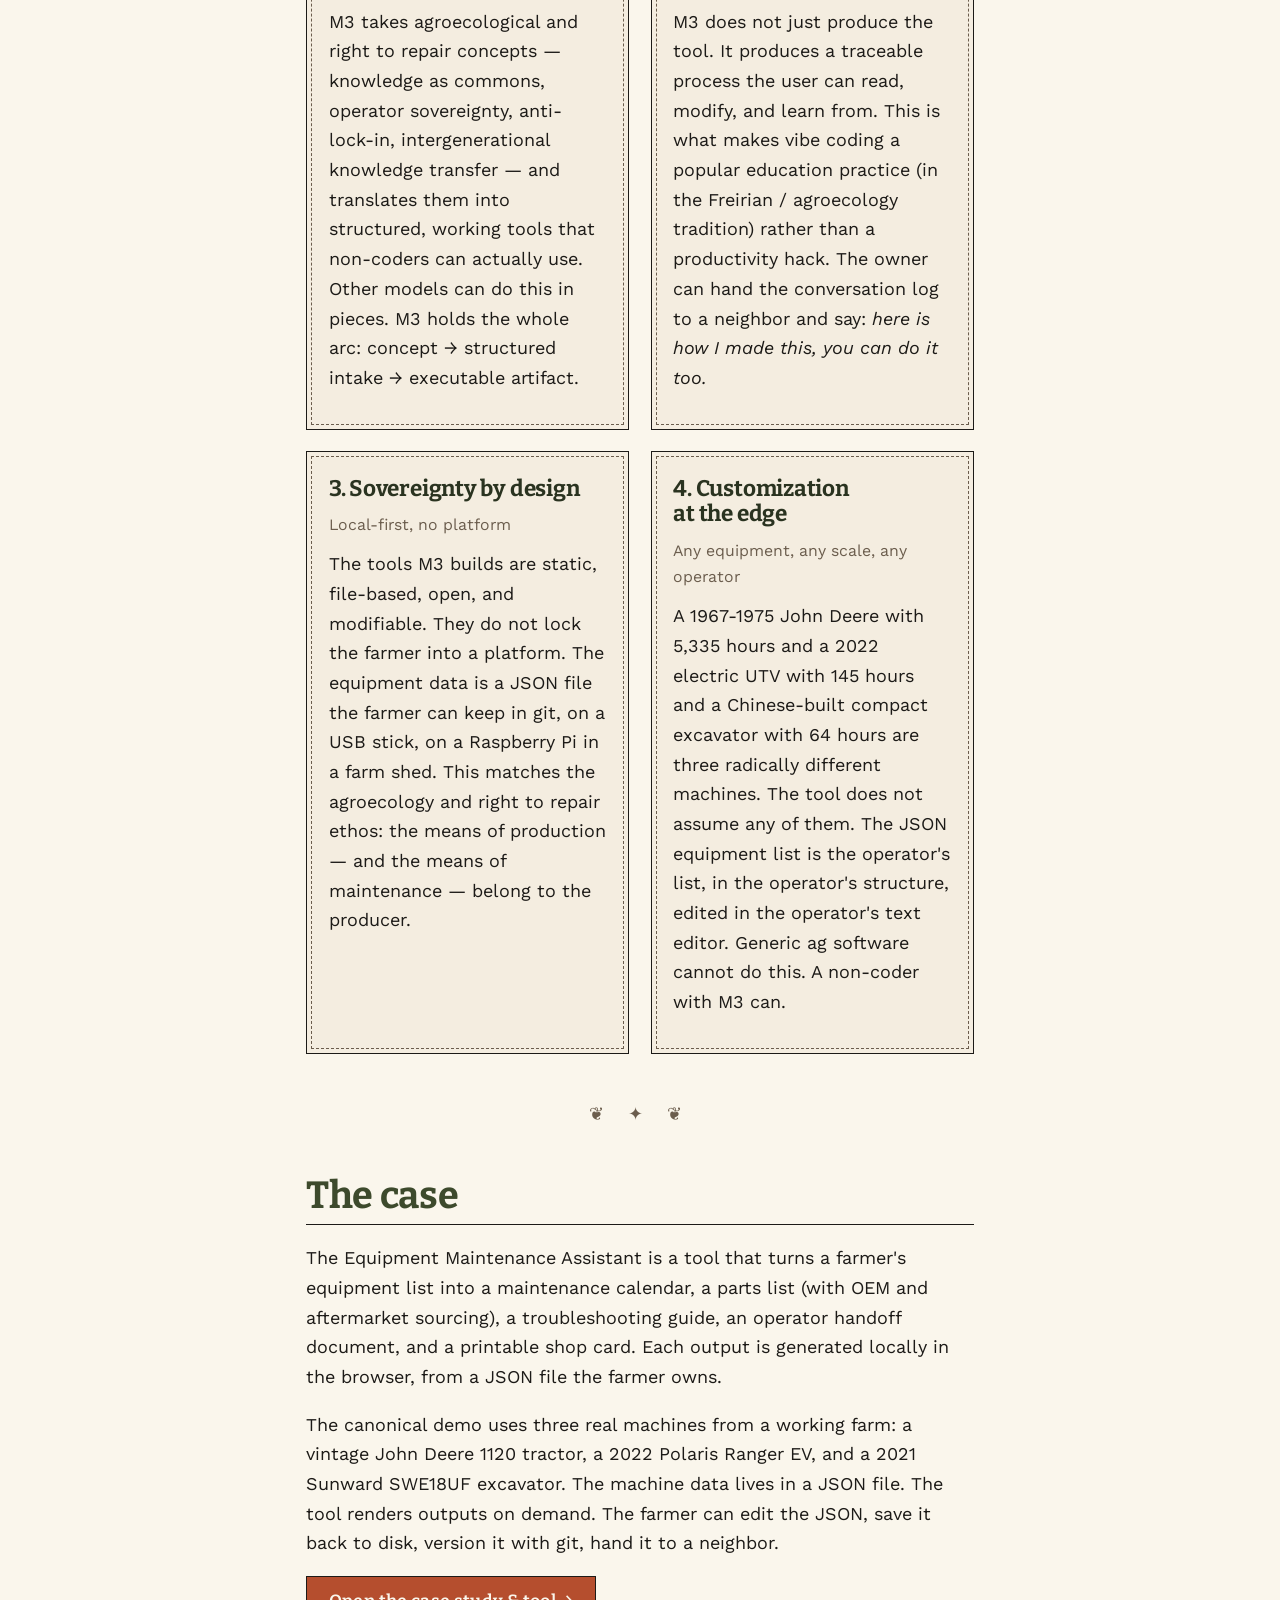
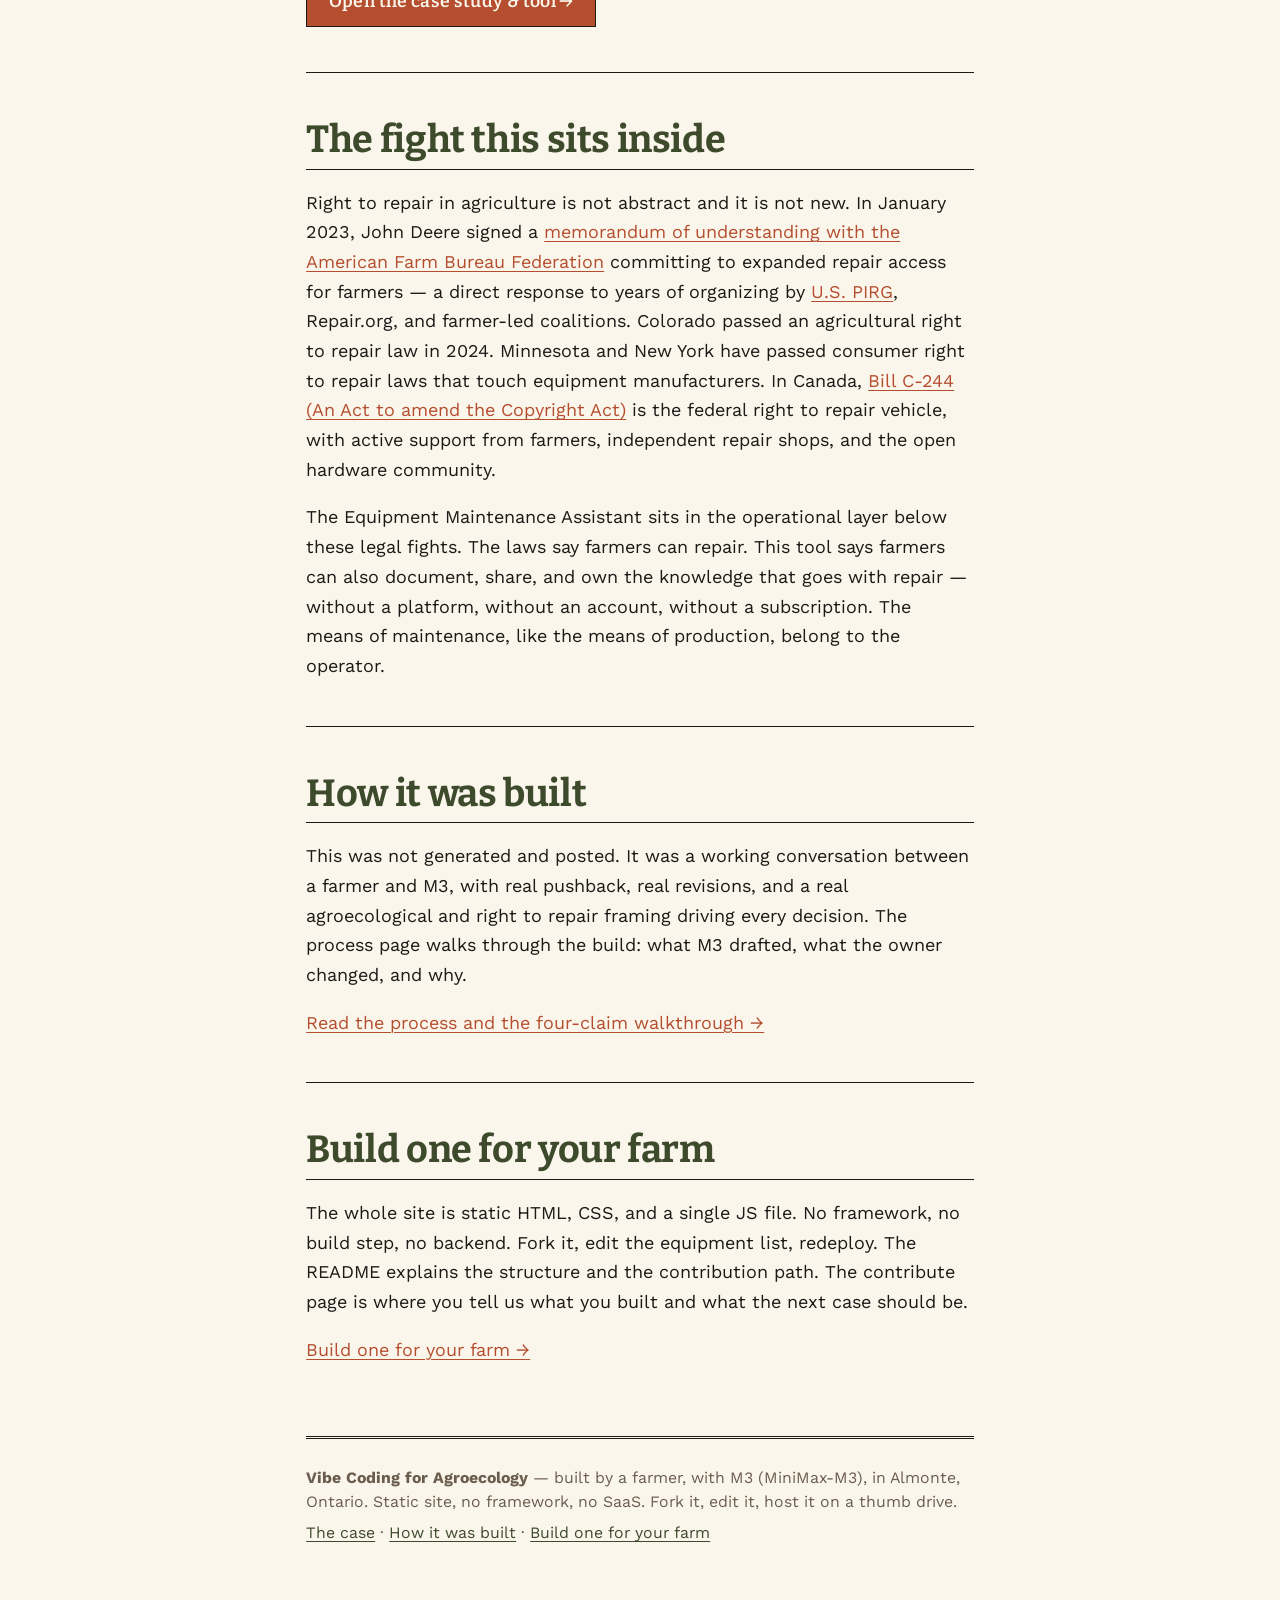
==== commit c53c6523: "bug fix" ====
--- a/index.html
+++ b/index.html
@@ -3,7 +3,7 @@
 <head>
   <meta charset="UTF-8">
   <meta name="viewport" content="width=device-width, initial-scale=1.0">
-  <title>Vibe Coding for Agroecology — Two Tools from a Working Farm</title>
+  <title>Vibe Coding for Agroecology — AI and Right to Repair</title>
   <meta name="description" content="A farmer, an AI coding partner, and a right to repair ethos. Tools built end-to-end with M3 for a small farm in Almonte, Ontario.">
   <link rel="preconnect" href="https://fonts.googleapis.com">
   <link rel="preconnect" href="https://fonts.gstatic.com" crossorigin>
@@ -30,6 +30,10 @@
   <main id="main">
 
     <section>
+      <figure class="hero-image">
+        <img src="hero-site.jpg" alt="Cover illustration: three farm machines (a vintage tractor, a utility side-by-side, and a compact excavator) drawn in 1970s Whole Earth Catalog woodcut style with terracotta, ochre, and deep green on a parchment background. Project title text reads: Vibe Coding for Agroecology — A farmer, an AI coding partner, and a right to repair ethos.">
+      </figure>
+
       <h1>Vibe Coding for Agroecology
         <span class="subhead">A farmer, an AI coding partner, and a right to repair ethos</span>
       </h1>
--- a/style.css
+++ b/style.css
@@ -175,6 +175,19 @@
 }
 .claim strong { color: var(--color-terracotta); font-style: normal; }
 
+/* Hero image (banner at top of index.html) */
+.hero-image {
+  margin: 0 0 1.8rem 0;
+  border: var(--rule);
+  background: var(--color-cream);
+  padding: 0;
+}
+.hero-image img {
+  display: block;
+  width: 100%;
+  height: auto;
+}
+
 /* Asymmetric grid for cards */
 .grid-asym {
   display: grid;
